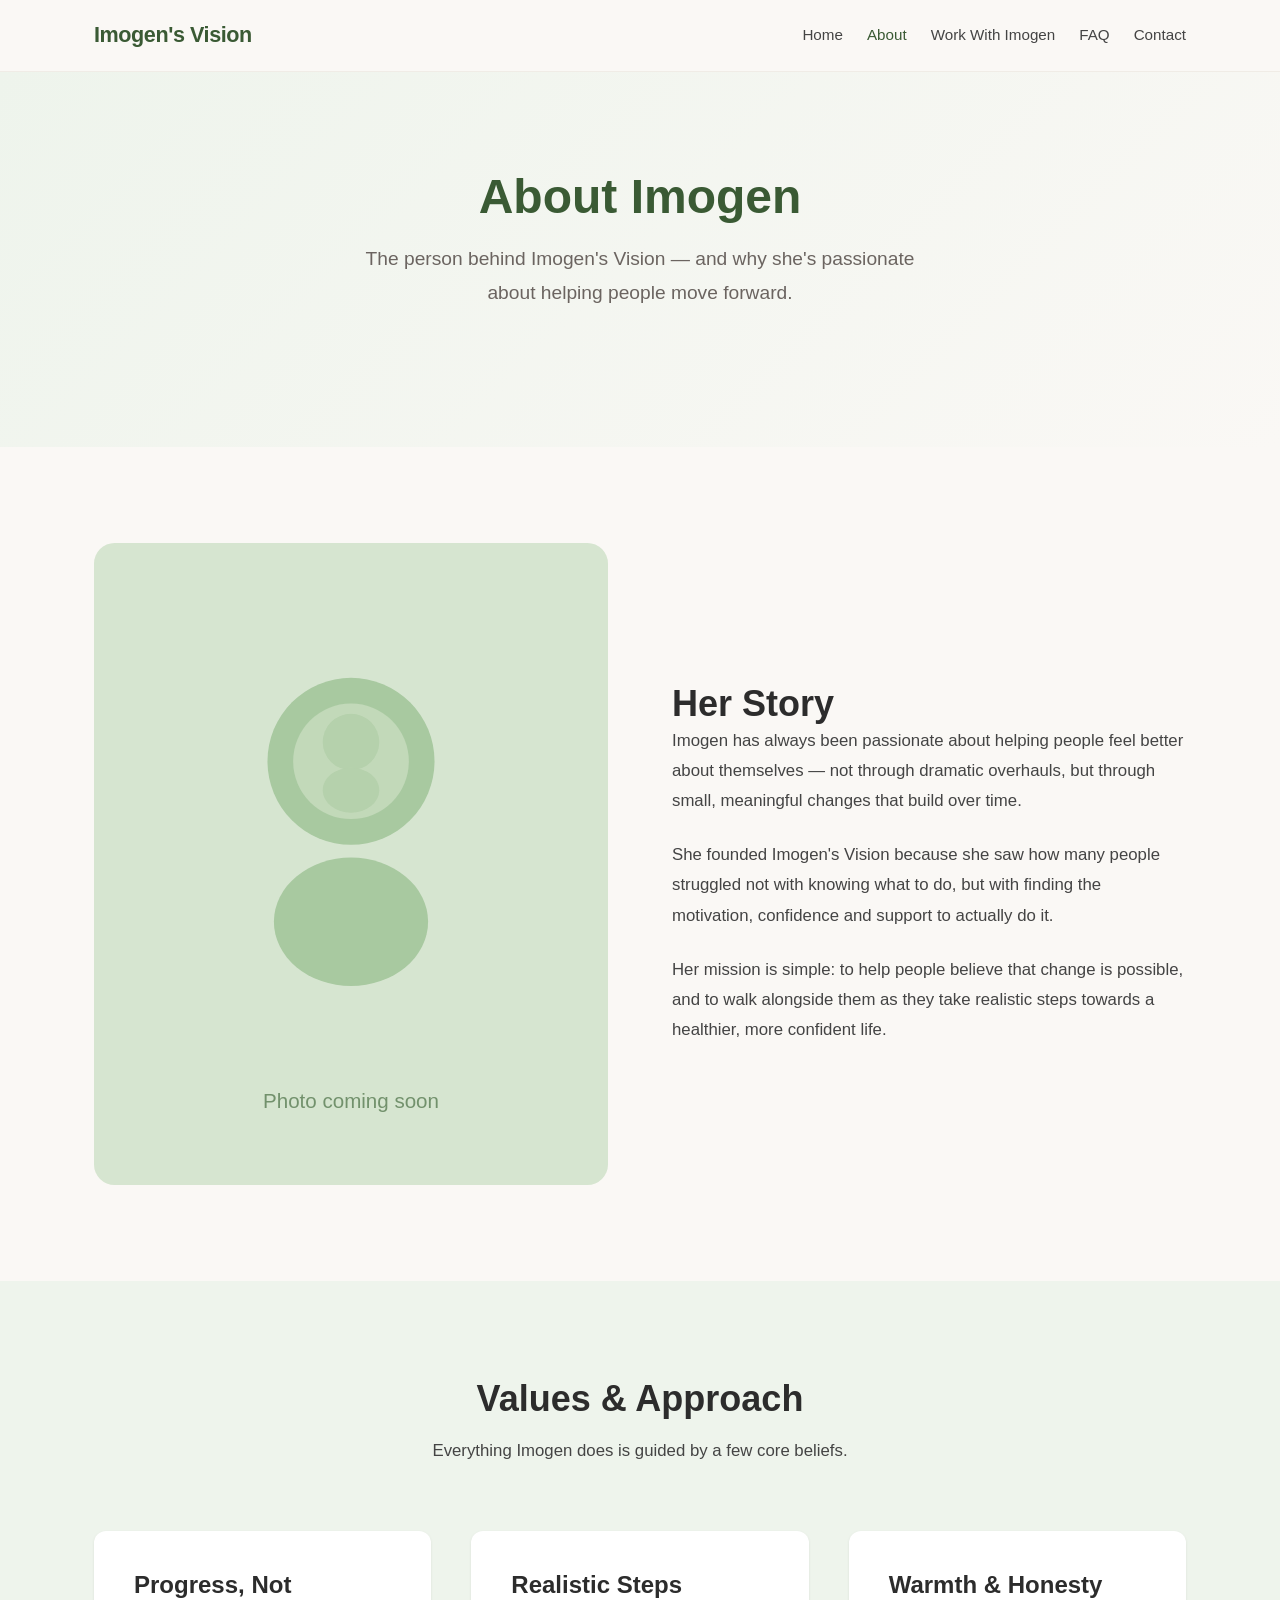
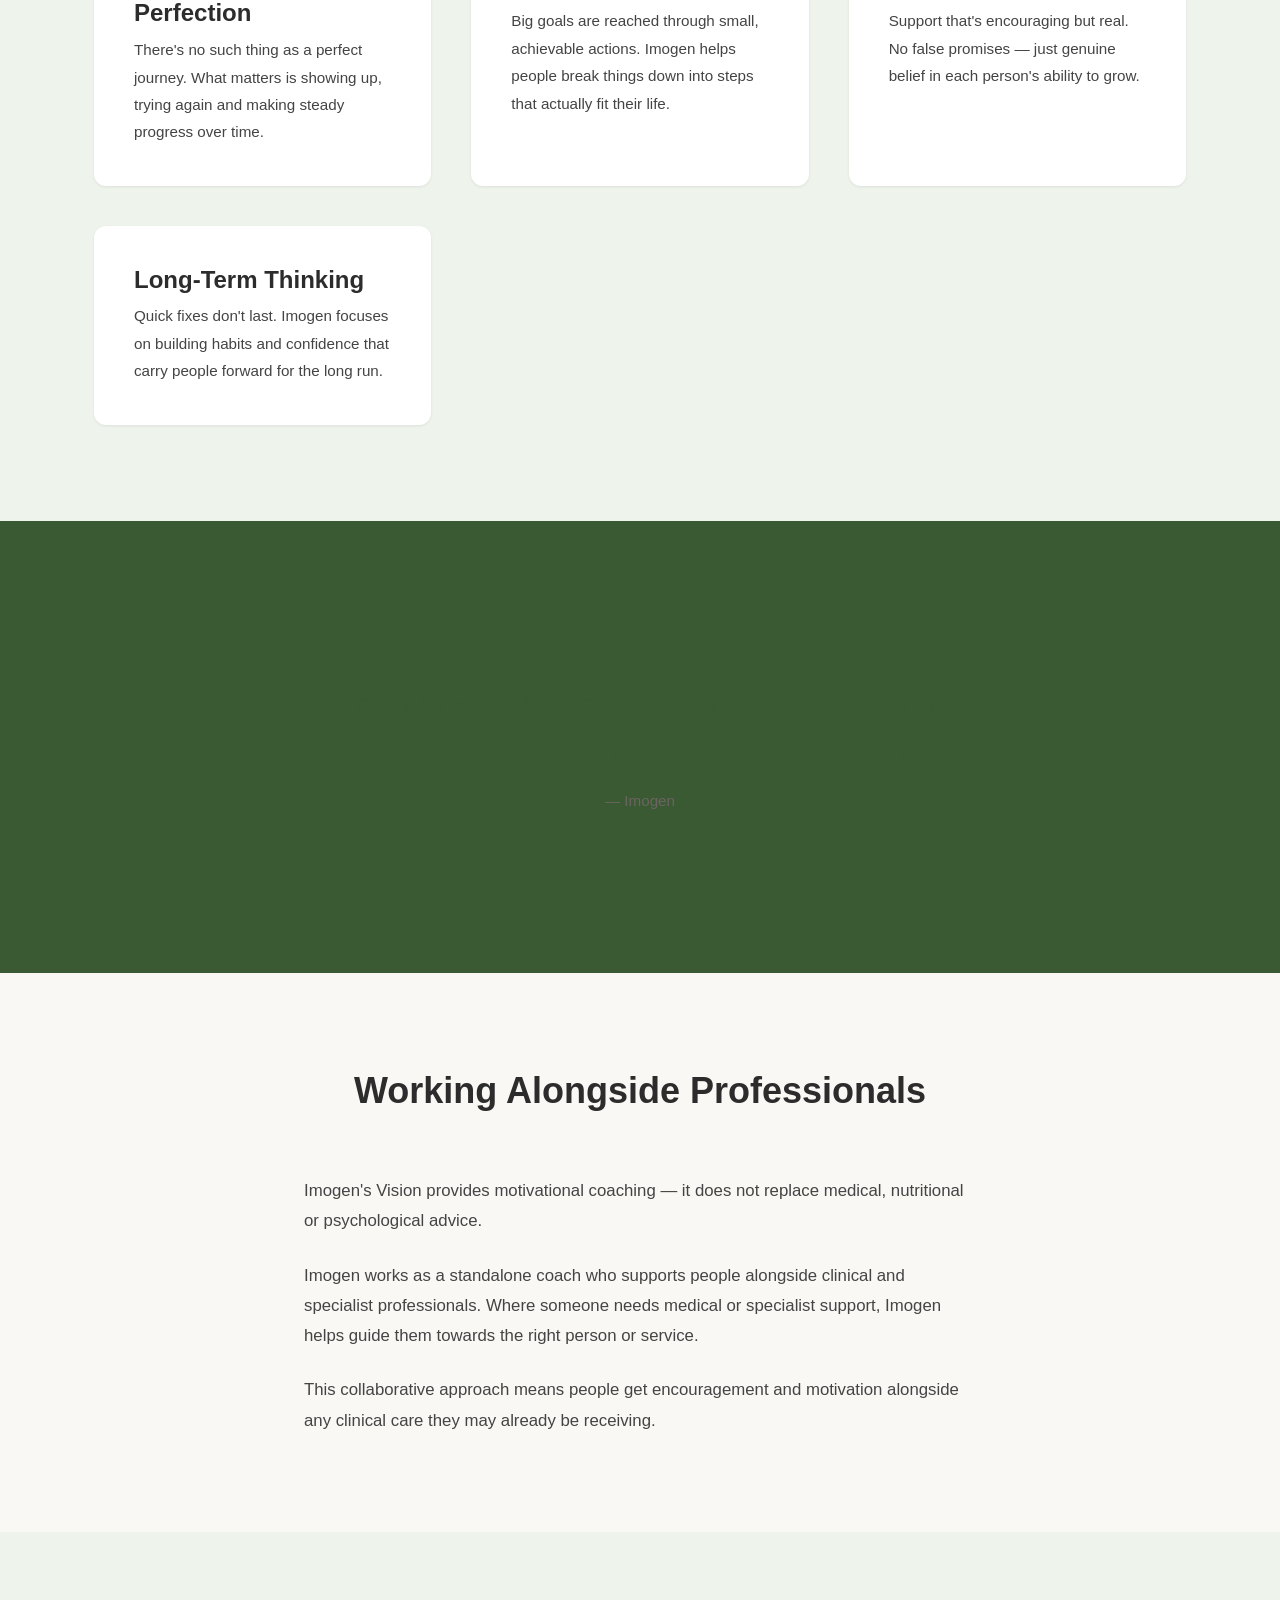
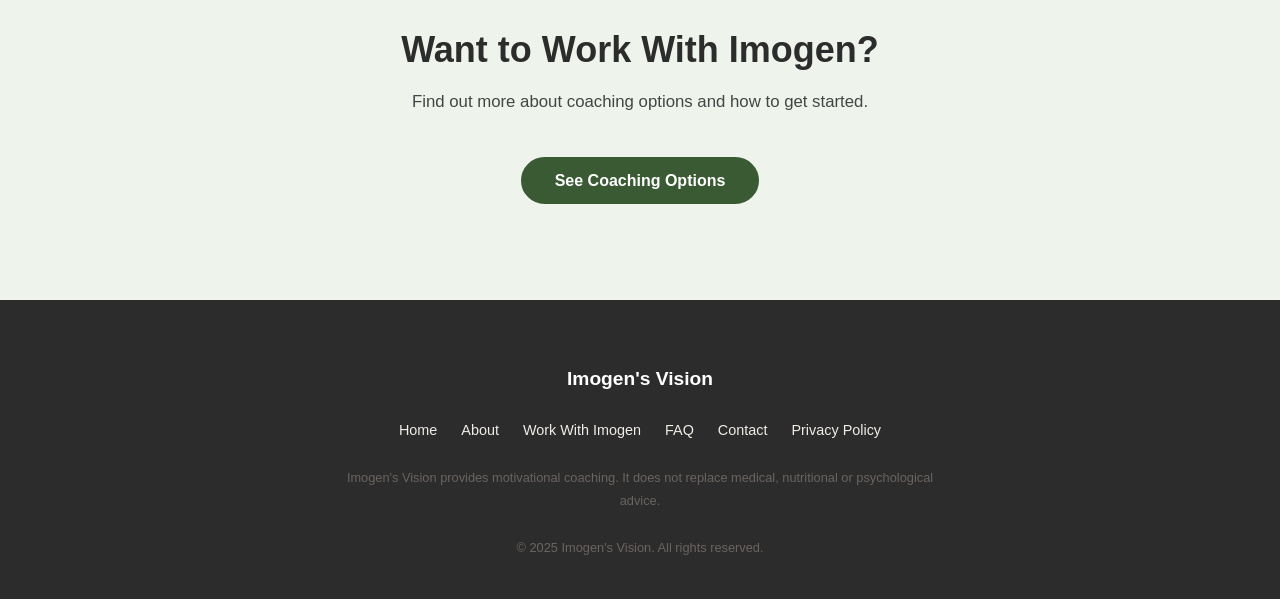
==== about.html @ 28f06e8f "Build complete website: all 8 phases - Phase 1: CSS foundation (nav, footer, buttons, cards, forms, " ====
<!DOCTYPE html>
<html lang="en">
<head>
    <meta charset="UTF-8">
    <meta name="viewport" content="width=device-width, initial-scale=1.0">
    <title>About Imogen — Imogen's Vision</title>
    <meta name="description" content="Learn about Imogen, the founder of Imogen's Vision, and her approach to motivational coaching.">
    <link rel="stylesheet" href="style.css">
    <link rel="icon" href="assets/favicon.svg" type="image/svg+xml">
</head>
<body>

    <!-- Navigation -->
    <nav class="nav" aria-label="Main navigation">
        <div class="container">
            <a href="index.html" class="nav__brand">Imogen's Vision</a>
            <button class="nav__toggle" aria-label="Toggle menu" onclick="document.querySelector('.nav__links').classList.toggle('open')">
                <span></span><span></span><span></span>
            </button>
            <div class="nav__links">
                <a href="index.html">Home</a>
                <a href="about.html" class="active">About</a>
                <a href="work-with-imogen.html">Work With Imogen</a>
                <a href="faq.html">FAQ</a>
                <a href="contact.html">Contact</a>
            </div>
        </div>
    </nav>

    <!-- Hero -->
    <section class="hero">
        <div class="container">
            <h1>About Imogen</h1>
            <p class="subtitle">The person behind Imogen's Vision — and why she's passionate about helping people move forward.</p>
        </div>
    </section>

    <!-- Her Story -->
    <section class="section">
        <div class="container two-col">
            <div class="two-col__image">
                <img src="assets/placeholder-portrait.svg" alt="Imogen — Founder of Imogen's Vision" width="500" height="500">
            </div>
            <div>
                <h2>Her Story</h2>
                <p class="mb-md">Imogen has always been passionate about helping people feel better about themselves — not through dramatic overhauls, but through small, meaningful changes that build over time.</p>
                <p class="mb-md">She founded Imogen's Vision because she saw how many people struggled not with knowing what to do, but with finding the motivation, confidence and support to actually do it.</p>
                <p>Her mission is simple: to help people believe that change is possible, and to walk alongside them as they take realistic steps towards a healthier, more confident life.</p>
            </div>
        </div>
    </section>

    <!-- Values & Approach -->
    <section class="section section--green">
        <div class="container">
            <div class="section__header">
                <h2>Values &amp; Approach</h2>
                <p>Everything Imogen does is guided by a few core beliefs.</p>
            </div>
            <div class="card-grid">
                <div class="card">
                    <h3>Progress, Not Perfection</h3>
                    <p>There's no such thing as a perfect journey. What matters is showing up, trying again and making steady progress over time.</p>
                </div>
                <div class="card">
                    <h3>Realistic Steps</h3>
                    <p>Big goals are reached through small, achievable actions. Imogen helps people break things down into steps that actually fit their life.</p>
                </div>
                <div class="card">
                    <h3>Warmth &amp; Honesty</h3>
                    <p>Support that's encouraging but real. No false promises — just genuine belief in each person's ability to grow.</p>
                </div>
                <div class="card">
                    <h3>Long-Term Thinking</h3>
                    <p>Quick fixes don't last. Imogen focuses on building habits and confidence that carry people forward for the long run.</p>
                </div>
            </div>
        </div>
    </section>

    <!-- Her Message -->
    <section class="section section--dark">
        <div class="container quote-block">
            <blockquote>"You don't have to change everything overnight. Small steps, repeated consistently, can change your direction."</blockquote>
            <cite>— Imogen</cite>
        </div>
    </section>

    <!-- Working Alongside Professionals -->
    <section class="section">
        <div class="container" style="max-width: 720px;">
            <div class="section__header">
                <h2>Working Alongside Professionals</h2>
            </div>
            <p class="mb-md">Imogen's Vision provides motivational coaching — it does not replace medical, nutritional or psychological advice.</p>
            <p class="mb-md">Imogen works as a standalone coach who supports people alongside clinical and specialist professionals. Where someone needs medical or specialist support, Imogen helps guide them towards the right person or service.</p>
            <p>This collaborative approach means people get encouragement and motivation alongside any clinical care they may already be receiving.</p>
        </div>
    </section>

    <!-- CTA -->
    <section class="section section--green cta-section">
        <div class="container">
            <h2>Want to Work With Imogen?</h2>
            <p>Find out more about coaching options and how to get started.</p>
            <a href="work-with-imogen.html" class="btn btn--primary">See Coaching Options</a>
        </div>
    </section>

    <!-- Footer -->
    <footer class="footer">
        <div class="container">
            <div class="footer__brand">Imogen's Vision</div>
            <div class="footer__links">
                <a href="index.html">Home</a>
                <a href="about.html">About</a>
                <a href="work-with-imogen.html">Work With Imogen</a>
                <a href="faq.html">FAQ</a>
                <a href="contact.html">Contact</a>
                <a href="privacy.html">Privacy Policy</a>
            </div>
            <p class="footer__disclaimer">Imogen's Vision provides motivational coaching. It does not replace medical, nutritional or psychological advice.</p>
            <p class="footer__copy">&copy; 2025 Imogen's Vision. All rights reserved.</p>
        </div>
    </footer>

</body>
</html>
---- style.css ----
/* ===== CSS Custom Properties (Design Tokens) ===== */
:root {
    /* Greens */
    --green-dark: #3a5a34;
    --green-mid: #5a7d54;
    --green-soft: #7fa478;
    --green-light: #a8c9a0;
    --green-pale: #d6e5d0;
    --green-wash: #eef4ec;

    /* Warm neutrals */
    --cream: #faf8f5;
    --cream-dark: #f0ece6;
    --warm-grey: #6b6460;
    --charcoal: #2c2c2c;
    --charcoal-light: #444;

    /* Accent */
    --accent: #3a5a34;
    --accent-hover: #2e4a29;

    /* Functional */
    --white: #ffffff;
    --shadow-sm: 0 1px 3px rgba(0,0,0,0.08);
    --shadow-md: 0 4px 12px rgba(0,0,0,0.1);
    --shadow-lg: 0 8px 24px rgba(0,0,0,0.12);
    --radius-sm: 8px;
    --radius-md: 12px;
    --radius-lg: 20px;
    --radius-full: 9999px;

    /* Typography */
    --font-body: 'Inter', -apple-system, BlinkMacSystemFont, "Segoe UI", Roboto, sans-serif;
    --font-heading: 'Inter', -apple-system, BlinkMacSystemFont, "Segoe UI", Roboto, sans-serif;
    --fw-normal: 400;
    --fw-medium: 500;
    --fw-semibold: 600;
    --fw-bold: 700;
    --lh-tight: 1.2;
    --lh-normal: 1.6;
    --lh-relaxed: 1.8;

    /* Spacing */
    --space-xs: 0.5rem;
    --space-sm: 1rem;
    --space-md: 1.5rem;
    --space-lg: 2.5rem;
    --space-xl: 4rem;
    --space-2xl: 6rem;

    /* Layout */
    --max-width: 1140px;
    --nav-height: 72px;
}

/* ===== Reset ===== */
*, *::before, *::after {
    margin: 0;
    padding: 0;
    box-sizing: border-box;
}

html {
    scroll-behavior: smooth;
    -webkit-text-size-adjust: 100%;
}

body {
    font-family: var(--font-body);
    font-weight: var(--fw-normal);
    line-height: var(--lh-normal);
    color: var(--charcoal);
    background: var(--cream);
    -webkit-font-smoothing: antialiased;
}

img, svg {
    display: block;
    max-width: 100%;
    height: auto;
}

a {
    color: var(--green-dark);
    text-decoration: none;
    transition: color 0.2s ease;
}
a:hover {
    color: var(--accent-hover);
}

ul, ol {
    list-style: none;
}

/* ===== Typography ===== */
h1, h2, h3, h4 {
    font-family: var(--font-heading);
    font-weight: var(--fw-bold);
    line-height: var(--lh-tight);
    color: var(--charcoal);
}

h1 { font-size: clamp(2rem, 5vw, 3rem); }
h2 { font-size: clamp(1.5rem, 3.5vw, 2.25rem); }
h3 { font-size: clamp(1.15rem, 2.5vw, 1.5rem); }
h4 { font-size: 1.1rem; }

p {
    font-size: 1.05rem;
    line-height: var(--lh-relaxed);
    color: var(--charcoal-light);
}

.subtitle {
    font-size: 1.2rem;
    color: var(--warm-grey);
    line-height: var(--lh-relaxed);
}

/* ===== Layout ===== */
.container {
    width: 100%;
    max-width: var(--max-width);
    margin: 0 auto;
    padding: 0 var(--space-md);
}

.section {
    padding: var(--space-2xl) 0;
}

.section--green {
    background: var(--green-wash);
}

.section--dark {
    background: var(--green-dark);
    color: var(--cream);
}
.section--dark h2,
.section--dark h3,
.section--dark h4 {
    color: var(--white);
}
.section--dark p {
    color: var(--green-pale);
}

/* ===== Navigation ===== */
.nav {
    position: fixed;
    top: 0;
    left: 0;
    width: 100%;
    height: var(--nav-height);
    background: var(--cream);
    border-bottom: 1px solid var(--cream-dark);
    z-index: 1000;
    display: flex;
    align-items: center;
}

.nav .container {
    display: flex;
    align-items: center;
    justify-content: space-between;
}

.nav__brand {
    font-family: var(--font-heading);
    font-size: 1.35rem;
    font-weight: var(--fw-bold);
    color: var(--green-dark);
    letter-spacing: -0.02em;
}
.nav__brand:hover { color: var(--green-dark); }

.nav__links {
    display: flex;
    gap: var(--space-md);
    align-items: center;
}

.nav__links a {
    font-size: 0.95rem;
    font-weight: var(--fw-medium);
    color: var(--charcoal-light);
    transition: color 0.2s ease;
    padding: var(--space-xs) 0;
}
.nav__links a:hover,
.nav__links a.active {
    color: var(--green-dark);
}

.nav__toggle {
    display: none;
    background: none;
    border: none;
    cursor: pointer;
    padding: var(--space-xs);
}

.nav__toggle span {
    display: block;
    width: 24px;
    height: 2px;
    background: var(--charcoal);
    margin: 5px 0;
    transition: all 0.3s ease;
}

/* Mobile nav */
@media (max-width: 768px) {
    .nav__toggle { display: block; }

    .nav__links {
        display: none;
        position: absolute;
        top: var(--nav-height);
        left: 0;
        width: 100%;
        background: var(--cream);
        flex-direction: column;
        padding: var(--space-md);
        border-bottom: 1px solid var(--cream-dark);
        box-shadow: var(--shadow-md);
    }

    .nav__links.open { display: flex; }

    .nav__links a {
        padding: var(--space-sm) 0;
        font-size: 1.05rem;
    }
}

/* Body offset for fixed nav */
body { padding-top: var(--nav-height); }

/* ===== Buttons ===== */
.btn {
    display: inline-block;
    font-family: var(--font-body);
    font-size: 1rem;
    font-weight: var(--fw-semibold);
    padding: 0.85rem 2rem;
    border-radius: var(--radius-full);
    border: 2px solid transparent;
    cursor: pointer;
    transition: all 0.2s ease;
    text-align: center;
    line-height: 1;
}

.btn--primary {
    background: var(--green-dark);
    color: var(--white);
    border-color: var(--green-dark);
}
.btn--primary:hover {
    background: var(--accent-hover);
    border-color: var(--accent-hover);
    color: var(--white);
}

.btn--outline {
    background: transparent;
    color: var(--green-dark);
    border-color: var(--green-dark);
}
.btn--outline:hover {
    background: var(--green-dark);
    color: var(--white);
}

.btn--white {
    background: var(--white);
    color: var(--green-dark);
    border-color: var(--white);
}
.btn--white:hover {
    background: var(--cream);
    border-color: var(--cream);
}

/* ===== Cards ===== */
.card-grid {
    display: grid;
    grid-template-columns: repeat(auto-fit, minmax(260px, 1fr));
    gap: var(--space-lg);
}

.card {
    background: var(--white);
    border-radius: var(--radius-md);
    padding: var(--space-lg);
    box-shadow: var(--shadow-sm);
    transition: box-shadow 0.2s ease, transform 0.2s ease;
}
.card:hover {
    box-shadow: var(--shadow-md);
    transform: translateY(-2px);
}

.card__icon {
    width: 48px;
    height: 48px;
    background: var(--green-wash);
    border-radius: var(--radius-sm);
    display: flex;
    align-items: center;
    justify-content: center;
    margin-bottom: var(--space-sm);
    font-size: 1.5rem;
}

.card h3 {
    margin-bottom: var(--space-xs);
}

.card p {
    font-size: 0.95rem;
}

/* ===== Hero ===== */
.hero {
    padding: var(--space-2xl) 0;
    text-align: center;
    background: linear-gradient(135deg, var(--green-wash) 0%, var(--cream) 100%);
}

.hero h1 {
    margin-bottom: var(--space-sm);
    color: var(--green-dark);
}

.hero .subtitle {
    max-width: 600px;
    margin: 0 auto var(--space-lg);
}

.hero__actions {
    display: flex;
    gap: var(--space-sm);
    justify-content: center;
    flex-wrap: wrap;
}

/* ===== Quote Block ===== */
.quote-block {
    text-align: center;
    padding: var(--space-xl) var(--space-md);
}

.quote-block blockquote {
    font-size: clamp(1.2rem, 2.5vw, 1.6rem);
    font-weight: var(--fw-medium);
    font-style: italic;
    color: var(--green-dark);
    max-width: 700px;
    margin: 0 auto;
    line-height: var(--lh-relaxed);
}

.quote-block cite {
    display: block;
    margin-top: var(--space-sm);
    font-size: 0.95rem;
    font-style: normal;
    color: var(--warm-grey);
}

/* ===== Section Headings ===== */
.section__header {
    text-align: center;
    max-width: 650px;
    margin: 0 auto var(--space-xl);
}

.section__header h2 {
    margin-bottom: var(--space-sm);
}

/* ===== Two-Column Layout ===== */
.two-col {
    display: grid;
    grid-template-columns: 1fr 1fr;
    gap: var(--space-xl);
    align-items: center;
}

@media (max-width: 768px) {
    .two-col {
        grid-template-columns: 1fr;
        gap: var(--space-lg);
    }
}

.two-col__image {
    border-radius: var(--radius-md);
    overflow: hidden;
}

.two-col__image img,
.two-col__image svg {
    width: 100%;
    border-radius: var(--radius-md);
}

/* ===== Footer ===== */
.footer {
    background: var(--charcoal);
    color: var(--cream-dark);
    padding: var(--space-xl) 0 var(--space-lg);
}

.footer .container {
    display: flex;
    flex-direction: column;
    align-items: center;
    text-align: center;
    gap: var(--space-md);
}

.footer__brand {
    font-size: 1.2rem;
    font-weight: var(--fw-bold);
    color: var(--white);
}

.footer__links {
    display: flex;
    gap: var(--space-md);
    flex-wrap: wrap;
    justify-content: center;
}

.footer__links a {
    color: var(--cream-dark);
    font-size: 0.9rem;
}
.footer__links a:hover {
    color: var(--white);
}

.footer__disclaimer {
    font-size: 0.8rem;
    color: var(--warm-grey);
    max-width: 600px;
    line-height: var(--lh-relaxed);
}

.footer__copy {
    font-size: 0.8rem;
    color: var(--warm-grey);
}

/* ===== Forms ===== */
.form-group {
    margin-bottom: var(--space-md);
}

.form-group label {
    display: block;
    font-size: 0.95rem;
    font-weight: var(--fw-medium);
    color: var(--charcoal);
    margin-bottom: var(--space-xs);
}

.form-group input,
.form-group textarea {
    width: 100%;
    padding: 0.8rem 1rem;
    font-family: var(--font-body);
    font-size: 1rem;
    border: 1px solid var(--cream-dark);
    border-radius: var(--radius-sm);
    background: var(--white);
    color: var(--charcoal);
    transition: border-color 0.2s ease, box-shadow 0.2s ease;
}

.form-group input:focus,
.form-group textarea:focus {
    outline: none;
    border-color: var(--green-mid);
    box-shadow: 0 0 0 3px rgba(90, 125, 84, 0.15);
}

.form-group textarea {
    min-height: 140px;
    resize: vertical;
}

/* ===== FAQ Accordion ===== */
.faq-item {
    border-bottom: 1px solid var(--cream-dark);
}

.faq-item summary {
    padding: var(--space-md) 0;
    font-size: 1.05rem;
    font-weight: var(--fw-semibold);
    color: var(--charcoal);
    cursor: pointer;
    list-style: none;
    display: flex;
    justify-content: space-between;
    align-items: center;
}

.faq-item summary::-webkit-details-marker { display: none; }

.faq-item summary::after {
    content: '+';
    font-size: 1.4rem;
    font-weight: var(--fw-normal);
    color: var(--green-dark);
    transition: transform 0.2s ease;
}

.faq-item[open] summary::after {
    content: '−';
}

.faq-item .faq-answer {
    padding: 0 0 var(--space-md);
    color: var(--charcoal-light);
    line-height: var(--lh-relaxed);
}

/* ===== CTA Section ===== */
.cta-section {
    text-align: center;
    padding: var(--space-2xl) 0;
}

.cta-section h2 {
    margin-bottom: var(--space-sm);
}

.cta-section p {
    max-width: 500px;
    margin: 0 auto var(--space-lg);
}

/* ===== Utilities ===== */
.text-center { text-align: center; }
.mb-sm { margin-bottom: var(--space-sm); }
.mb-md { margin-bottom: var(--space-md); }
.mb-lg { margin-bottom: var(--space-lg); }
.mb-xl { margin-bottom: var(--space-xl); }

/* ===== Focus Styles (Accessibility) ===== */
a:focus-visible,
button:focus-visible,
input:focus-visible,
textarea:focus-visible,
summary:focus-visible {
    outline: 2px solid var(--green-mid);
    outline-offset: 2px;
}

/* ===== Skip Link ===== */
.skip-link {
    position: absolute;
    top: -100%;
    left: var(--space-md);
    background: var(--green-dark);
    color: var(--white);
    padding: var(--space-xs) var(--space-sm);
    border-radius: var(--radius-sm);
    z-index: 2000;
    font-size: 0.9rem;
}
.skip-link:focus {
    top: var(--space-xs);
}

/* ===== Responsive Polish ===== */
@media (max-width: 480px) {
    .hero { padding: var(--space-xl) 0; }
    .section { padding: var(--space-xl) 0; }
    .hero h1 { font-size: 1.75rem; }
    .card { padding: var(--space-md); }
    .btn { padding: 0.75rem 1.5rem; font-size: 0.95rem; }
    .footer__links { flex-direction: column; gap: var(--space-sm); }
}

/* ===== Print Styles ===== */
@media print {
    .nav, .footer, .btn, .hero__actions { display: none; }
    body { padding-top: 0; color: #000; background: #fff; }
    .section--dark, .section--green { background: #fff; color: #000; }
    .section--dark h2, .section--dark h3, .section--dark p { color: #000; }
}
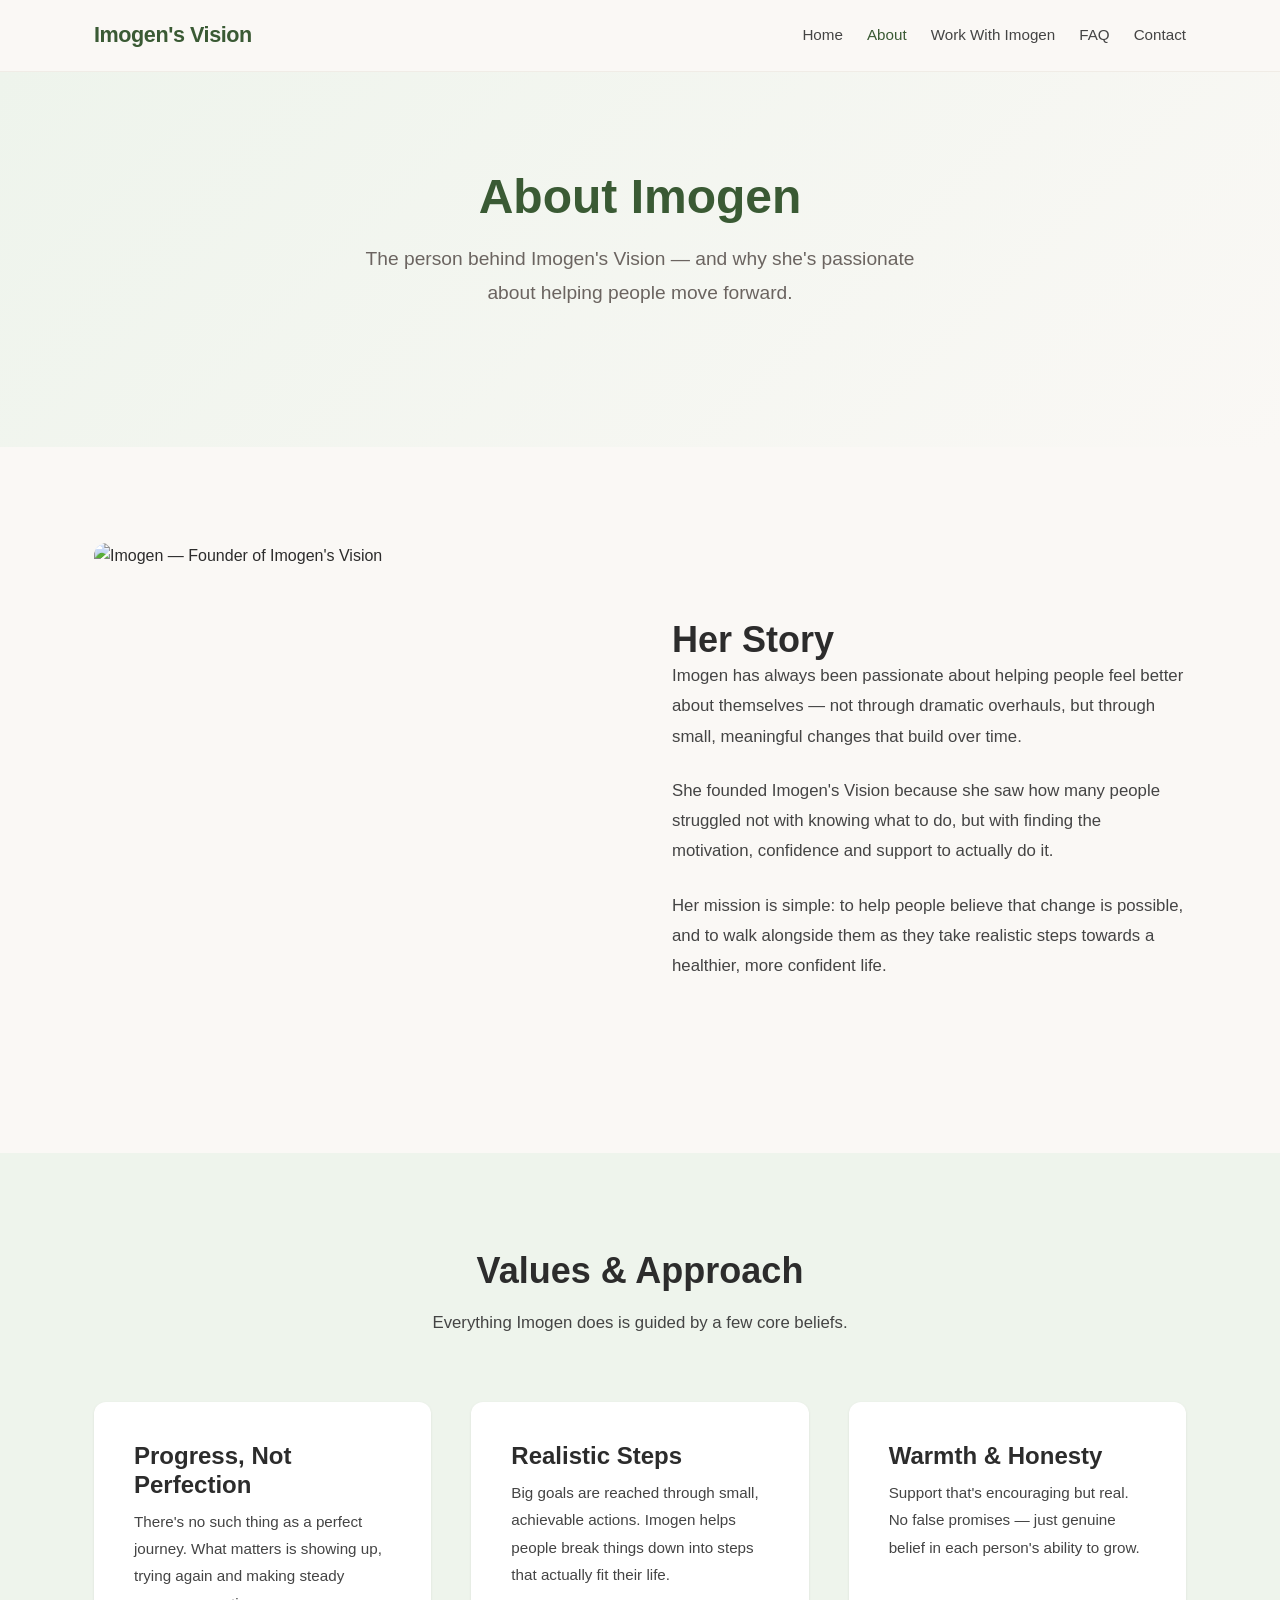
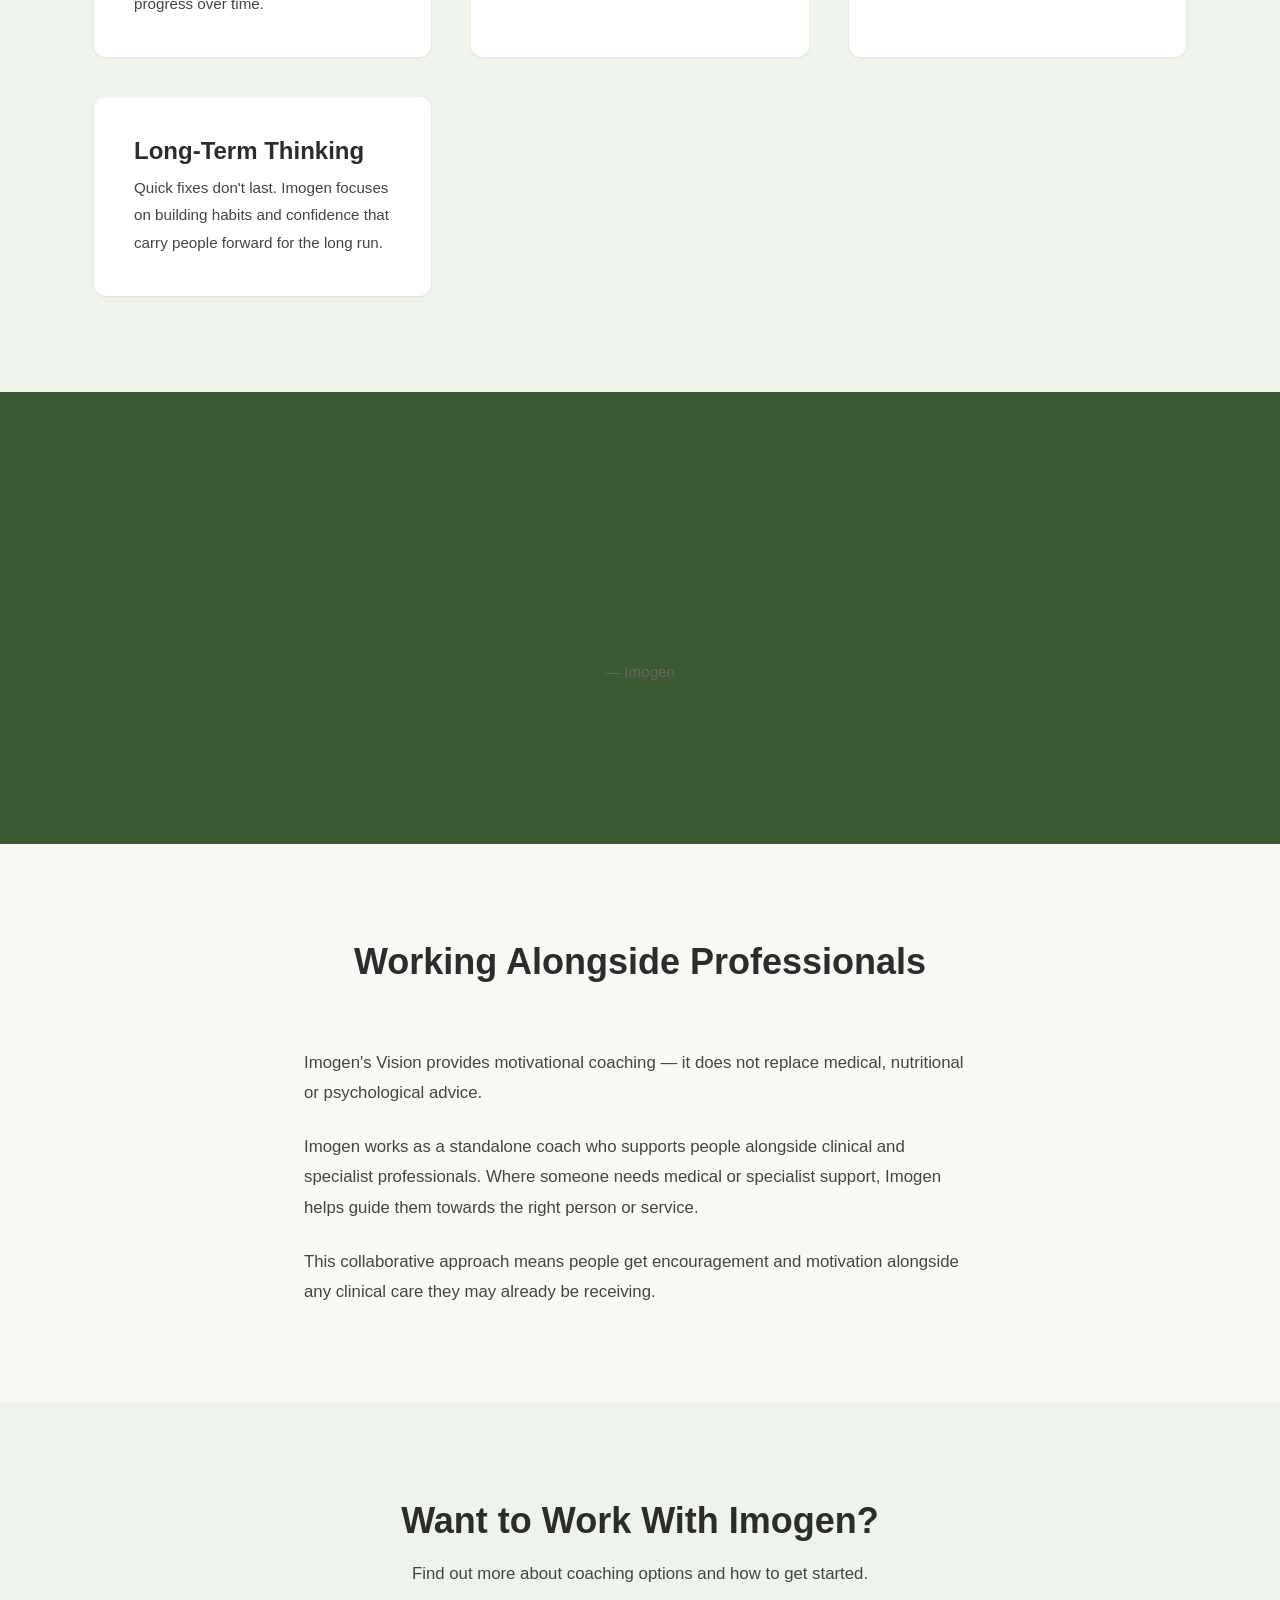
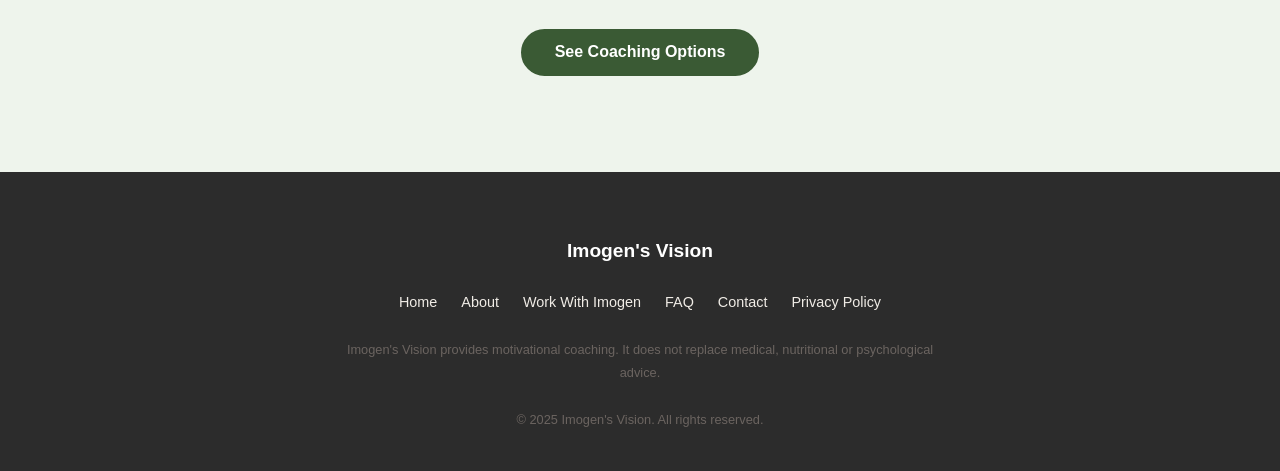
==== commit 1225ae49: "Update image references to photos directory for real photos" ====
--- a/about.html
+++ b/about.html
@@ -39,7 +39,7 @@
     <section class="section">
         <div class="container two-col">
             <div class="two-col__image">
-                <img src="assets/placeholder-portrait.svg" alt="Imogen — Founder of Imogen's Vision" width="500" height="500">
+                <img src="photos/imogen-about.jpg" alt="Imogen — Founder of Imogen's Vision" width="500" height="500">
             </div>
             <div>
                 <h2>Her Story</h2>
--- a/style.css
+++ b/style.css
@@ -554,6 +554,25 @@
 .mb-lg { margin-bottom: var(--space-lg); }
 .mb-xl { margin-bottom: var(--space-xl); }
 
+/* ===== Contact Card ===== */
+.contact-card {
+    background: var(--white);
+    border-radius: var(--radius-lg);
+    padding: var(--space-2xl) var(--space-xl);
+    box-shadow: var(--shadow-md);
+}
+
+.contact-icon {
+    font-size: 3rem;
+    margin-bottom: var(--space-md);
+}
+
+.contact-email {
+    margin-top: var(--space-md);
+    font-size: 0.95rem;
+    color: var(--warm-grey);
+}
+
 /* ===== Focus Styles (Accessibility) ===== */
 a:focus-visible,
 button:focus-visible,
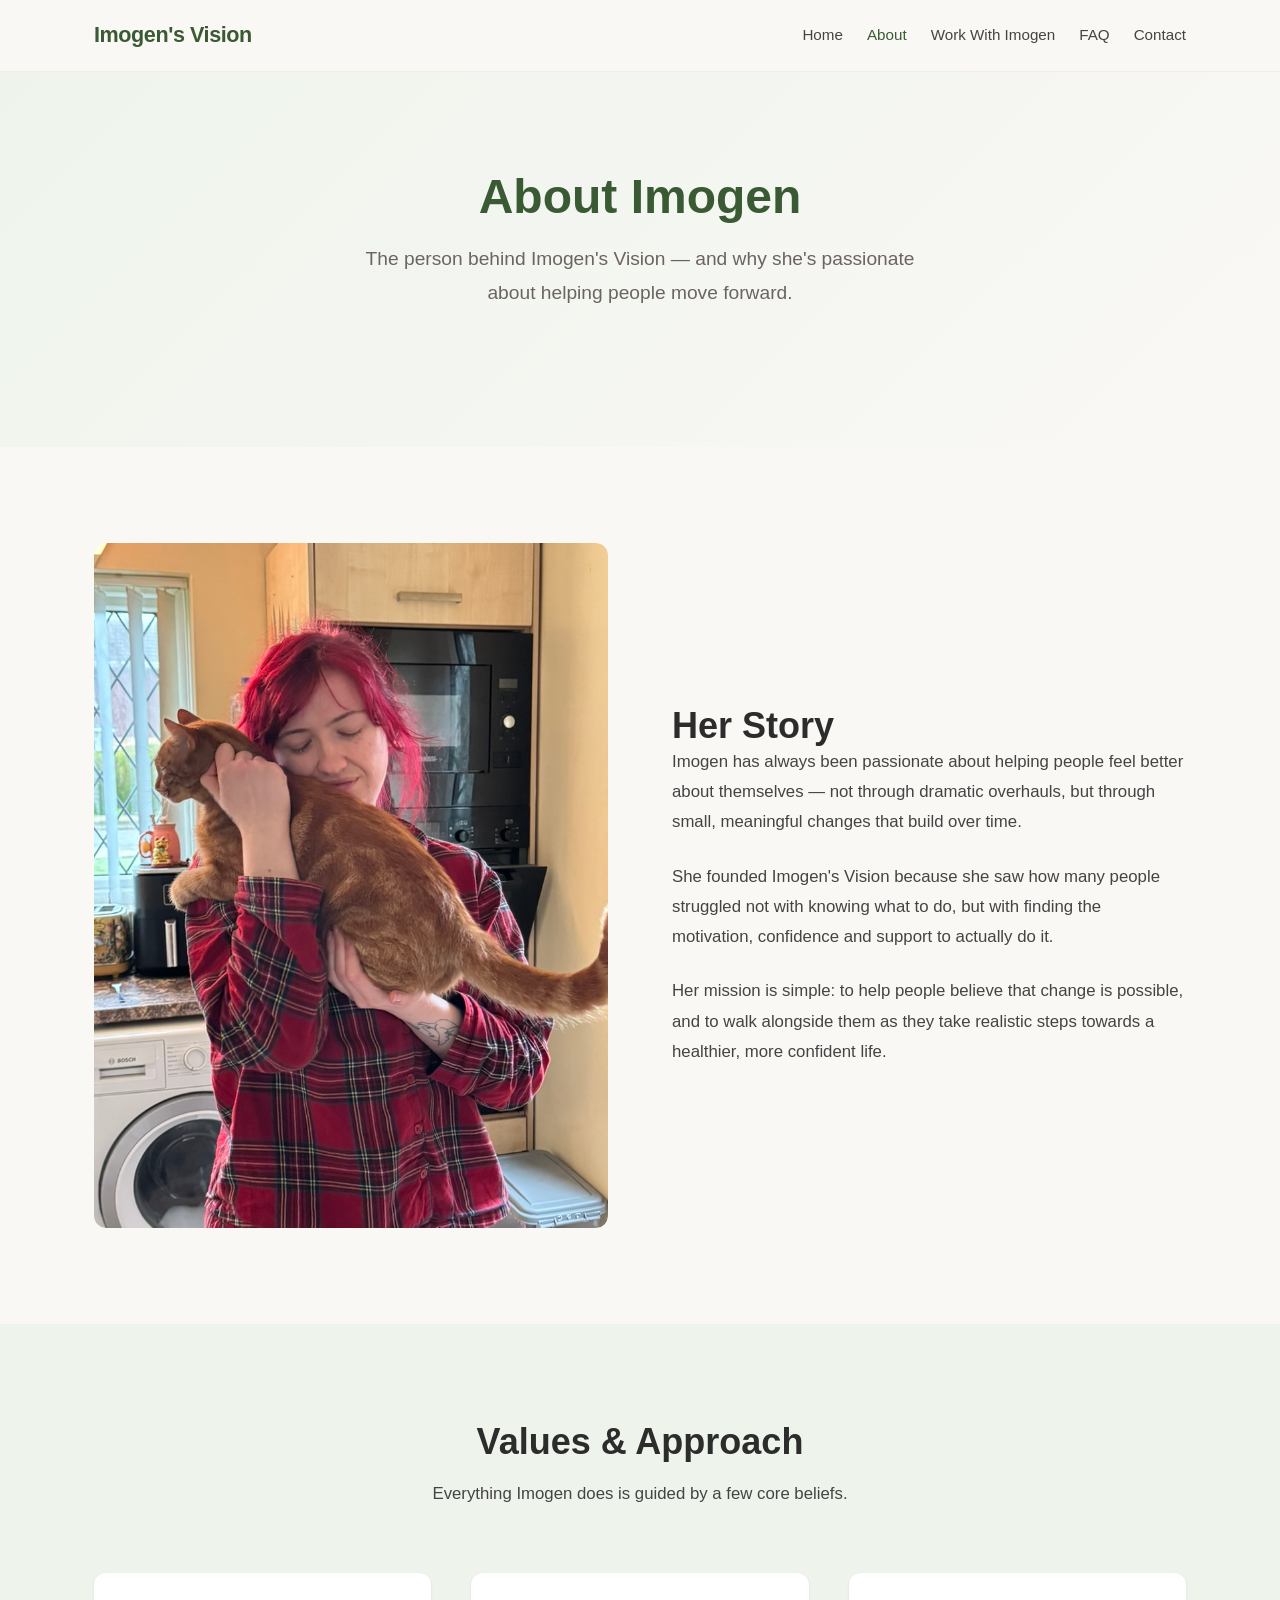
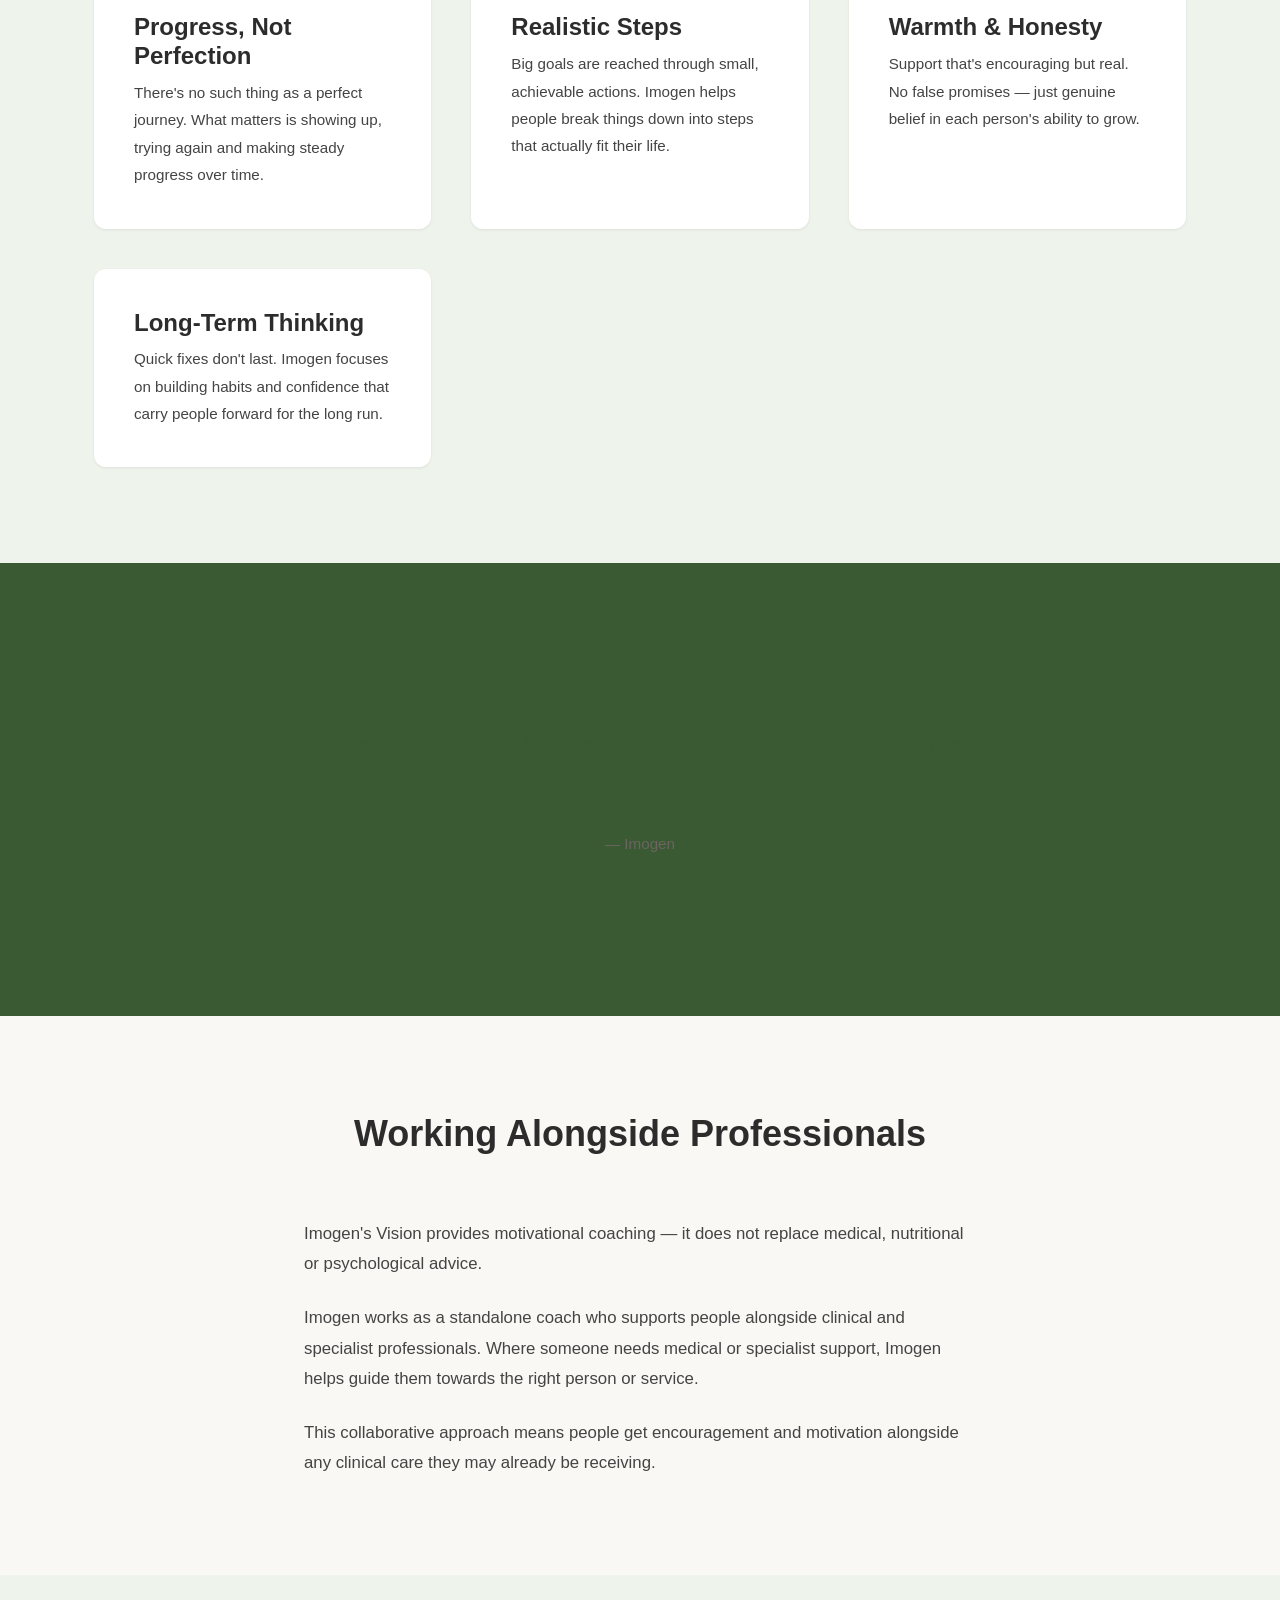
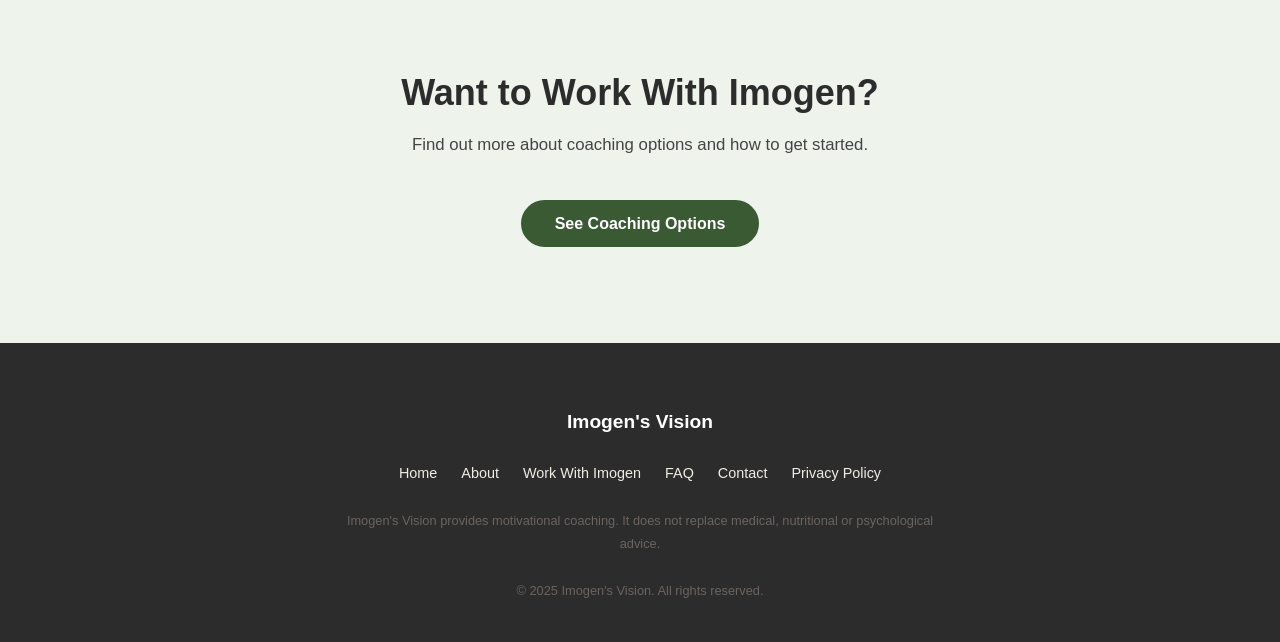
==== commit 87518dfe: "Use real photo (imogen-main.jpeg) on home and about pages" ====
--- a/about.html
+++ b/about.html
@@ -39,7 +39,7 @@
     <section class="section">
         <div class="container two-col">
             <div class="two-col__image">
-                <img src="photos/imogen-about.jpg" alt="Imogen — Founder of Imogen's Vision" width="500" height="500">
+                <img src="photos/imogen-main.jpeg" alt="Imogen — Founder of Imogen's Vision" width="500" height="500">
             </div>
             <div>
                 <h2>Her Story</h2>
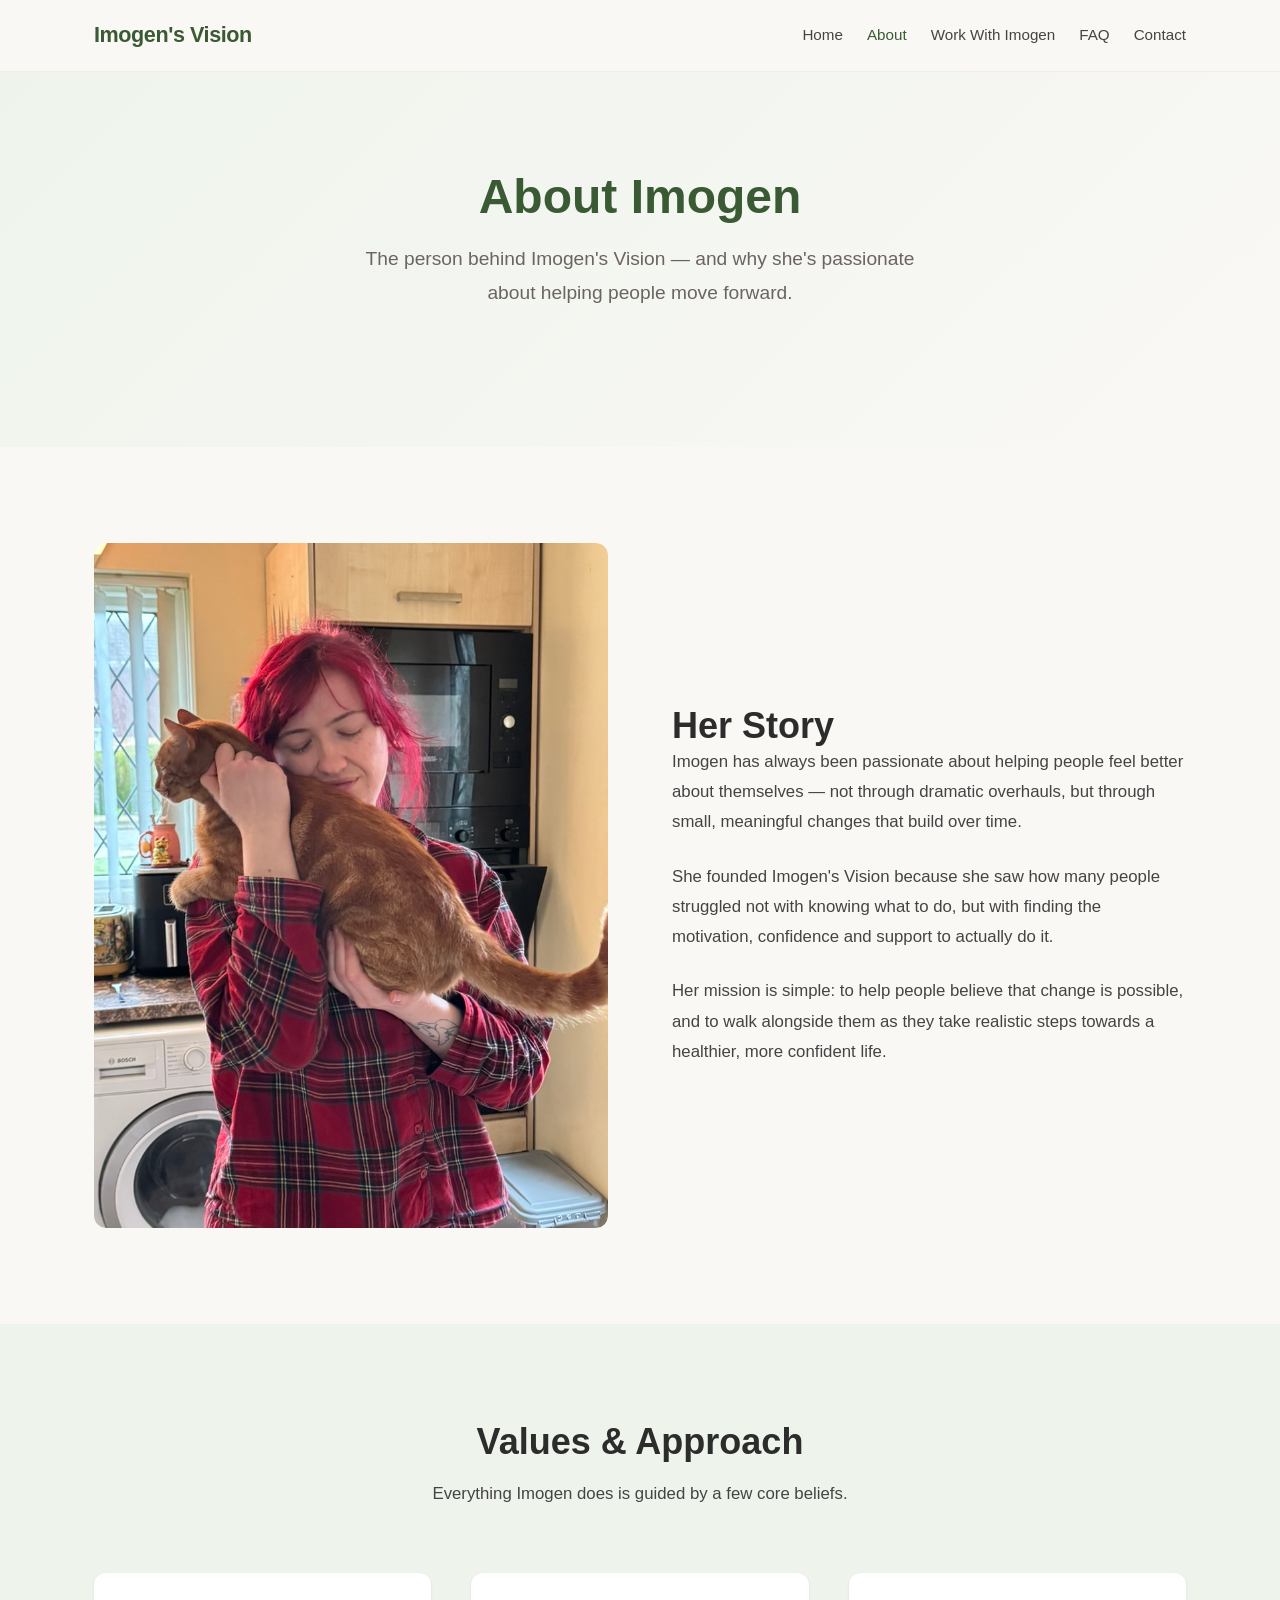
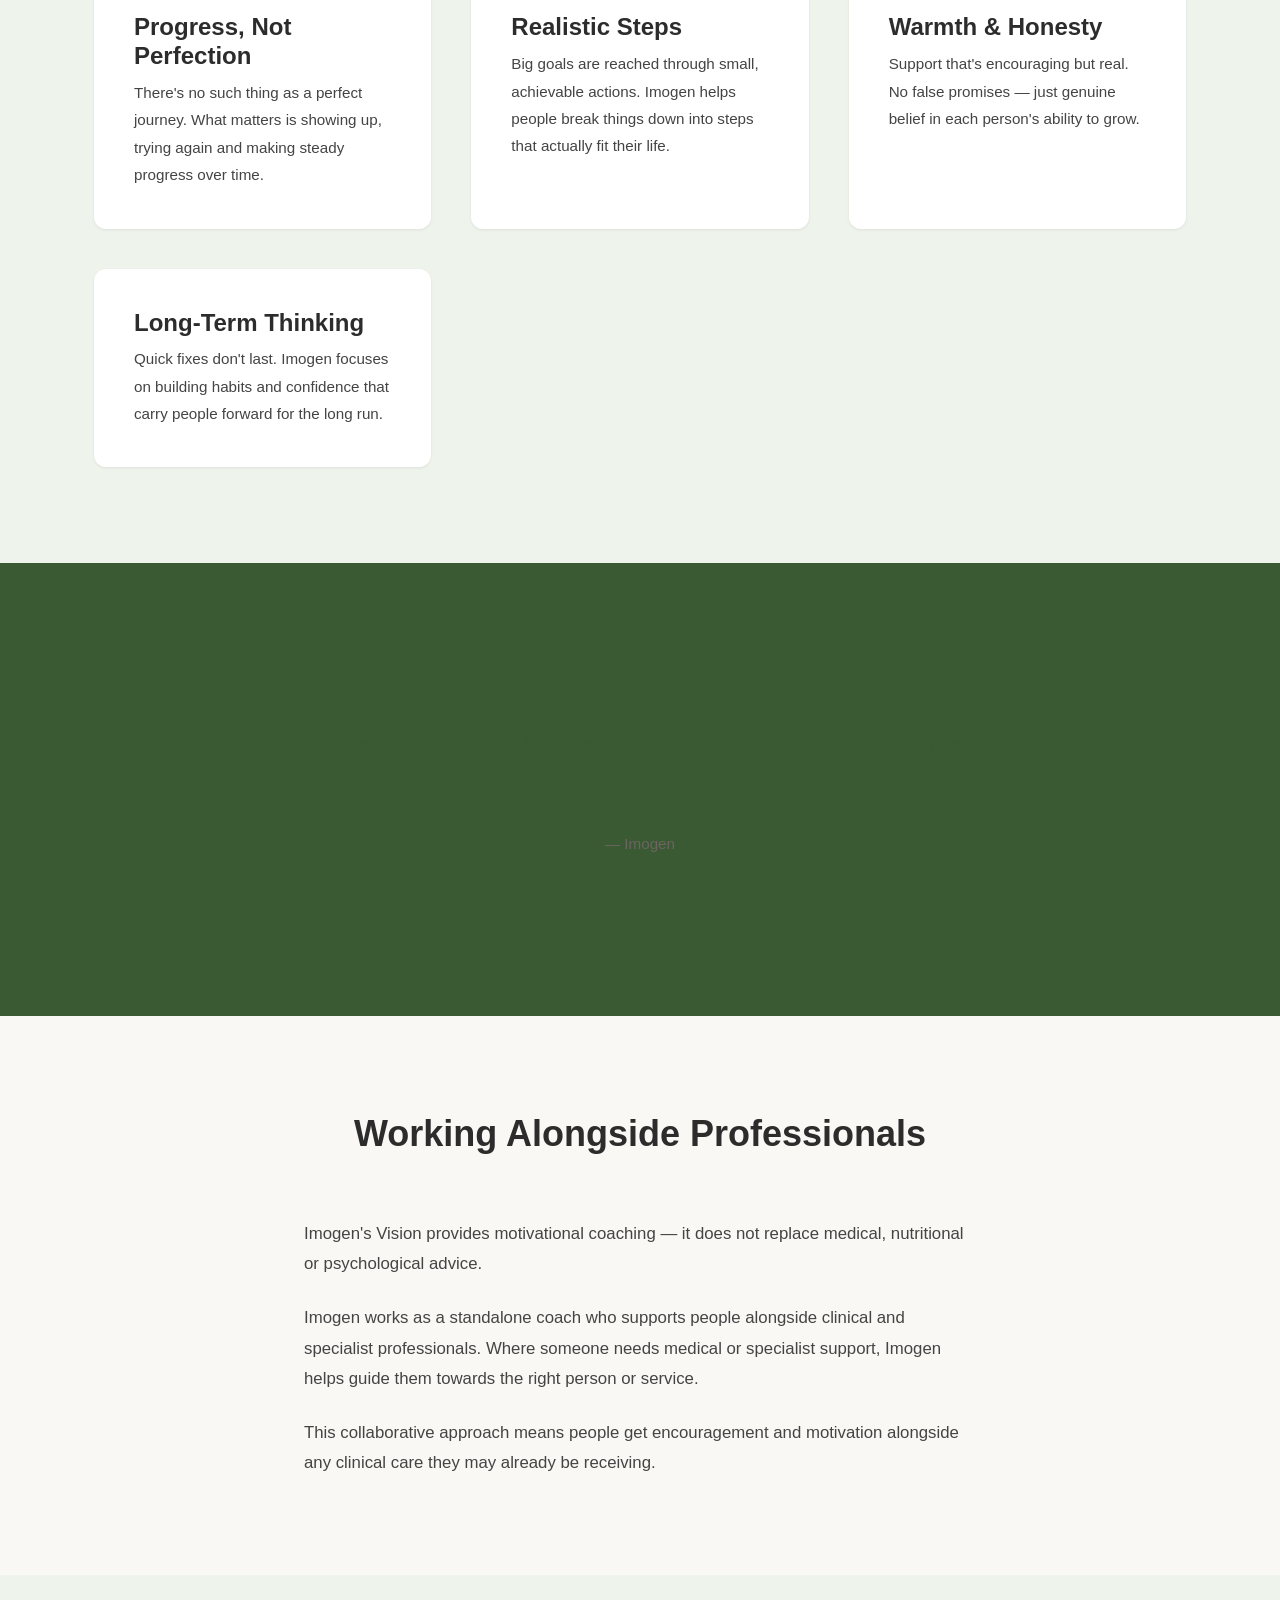
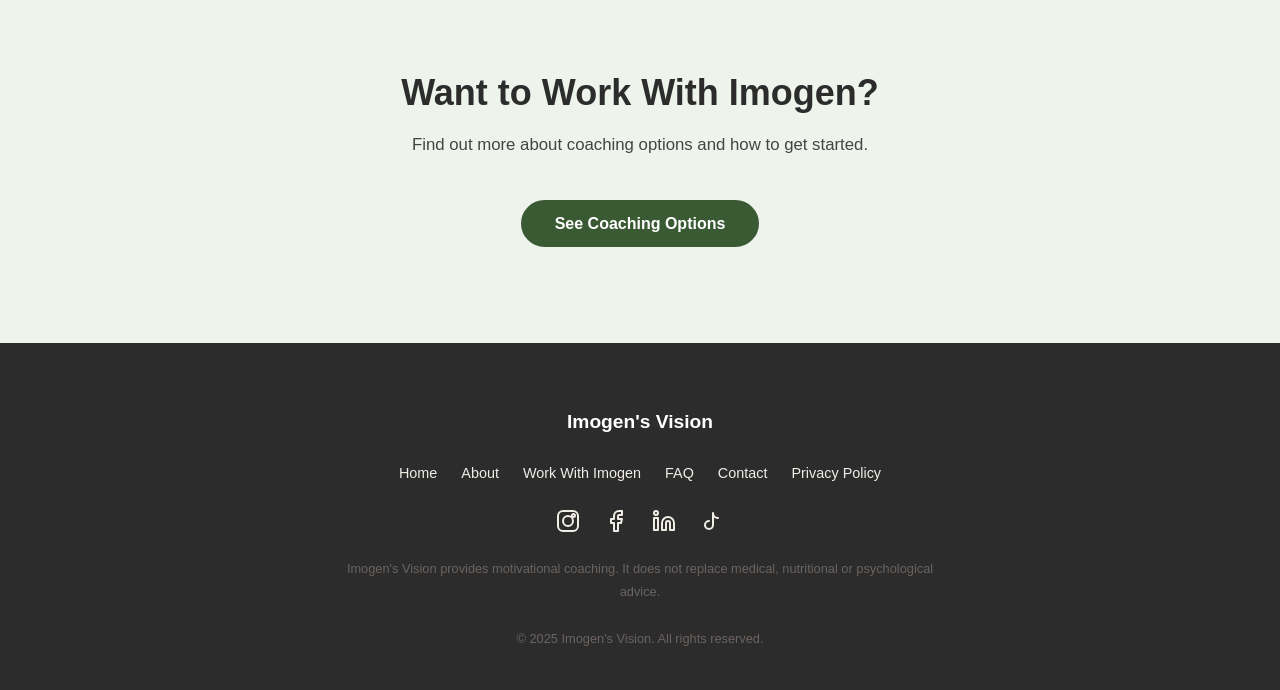
==== commit e345185a: "Add Open Graph meta tags, Twitter cards, social icons in footer, and OG share image" ====
--- a/about.html
+++ b/about.html
@@ -5,6 +5,17 @@
     <meta name="viewport" content="width=device-width, initial-scale=1.0">
     <title>About Imogen — Imogen's Vision</title>
     <meta name="description" content="Learn about Imogen, the founder of Imogen's Vision, and her approach to motivational coaching.">
+    <!-- Open Graph -->
+    <meta property="og:type" content="website">
+    <meta property="og:title" content="About Imogen — Imogen's Vision">
+    <meta property="og:description" content="Learn about Imogen, the founder of Imogen's Vision, and her approach to motivational coaching.">
+    <meta property="og:image" content="assets/og-image.svg">
+    <meta property="og:url" content="about.html">
+    <!-- Twitter / X -->
+    <meta name="twitter:card" content="summary_large_image">
+    <meta name="twitter:title" content="About Imogen — Imogen's Vision">
+    <meta name="twitter:description" content="Learn about Imogen, the founder of Imogen's Vision, and her approach to motivational coaching.">
+    <meta name="twitter:image" content="assets/og-image.svg">
     <link rel="stylesheet" href="style.css">
     <link rel="icon" href="assets/favicon.svg" type="image/svg+xml">
 </head>
@@ -119,6 +130,20 @@
                 <a href="contact.html">Contact</a>
                 <a href="privacy.html">Privacy Policy</a>
             </div>
+            <div class="footer__social">
+                <a href="#" aria-label="Instagram" class="footer__social-link">
+                    <svg width="24" height="24" viewBox="0 0 24 24" fill="none" stroke="currentColor" stroke-width="2" stroke-linecap="round" stroke-linejoin="round"><rect x="2" y="2" width="20" height="20" rx="5"/><circle cx="12" cy="12" r="5"/><circle cx="17.5" cy="6.5" r="1.5"/></svg>
+                </a>
+                <a href="#" aria-label="Facebook" class="footer__social-link">
+                    <svg width="24" height="24" viewBox="0 0 24 24" fill="none" stroke="currentColor" stroke-width="2" stroke-linecap="round" stroke-linejoin="round"><path d="M18 2h-3a5 5 0 0 0-5 5v3H7v4h3v8h4v-8h3l1-4h-4V7a1 1 0 0 1 1-1h3z"/></svg>
+                </a>
+                <a href="#" aria-label="LinkedIn" class="footer__social-link">
+                    <svg width="24" height="24" viewBox="0 0 24 24" fill="none" stroke="currentColor" stroke-width="2" stroke-linecap="round" stroke-linejoin="round"><path d="M16 8a6 6 0 0 1 6 6v7h-4v-7a2 2 0 0 0-4 0v7h-4v-7a6 6 0 0 1 6-6z"/><rect x="2" y="9" width="4" height="12"/><circle cx="4" cy="4" r="2"/></svg>
+                </a>
+                <a href="#" aria-label="TikTok" class="footer__social-link">
+                    <svg width="24" height="24" viewBox="0 0 24 24" fill="none" stroke="currentColor" stroke-width="2" stroke-linecap="round" stroke-linejoin="round"><path d="M9 12a4 4 0 1 0 4 4V4a5 5 0 0 0 5 5"/></svg>
+                </a>
+            </div>
             <p class="footer__disclaimer">Imogen's Vision provides motivational coaching. It does not replace medical, nutritional or psychological advice.</p>
             <p class="footer__copy">&copy; 2025 Imogen's Vision. All rights reserved.</p>
         </div>
--- a/style.css
+++ b/style.css
@@ -406,7 +406,14 @@
 .two-col__image img,
 .two-col__image svg {
     width: 100%;
+    height: 100%;
+    object-fit: cover;
+    object-position: center top;
     border-radius: var(--radius-md);
+}
+
+.two-col__image {
+    min-height: 350px;
 }
 
 /* ===== Footer ===== */
@@ -443,6 +450,23 @@
 }
 .footer__links a:hover {
     color: var(--white);
+}
+
+.footer__social {
+    display: flex;
+    gap: var(--space-md);
+    justify-content: center;
+}
+
+.footer__social-link {
+    color: var(--cream-dark);
+    transition: color 0.2s ease, transform 0.2s ease;
+    display: flex;
+    align-items: center;
+}
+.footer__social-link:hover {
+    color: var(--white);
+    transform: translateY(-2px);
 }
 
 .footer__disclaimer {
